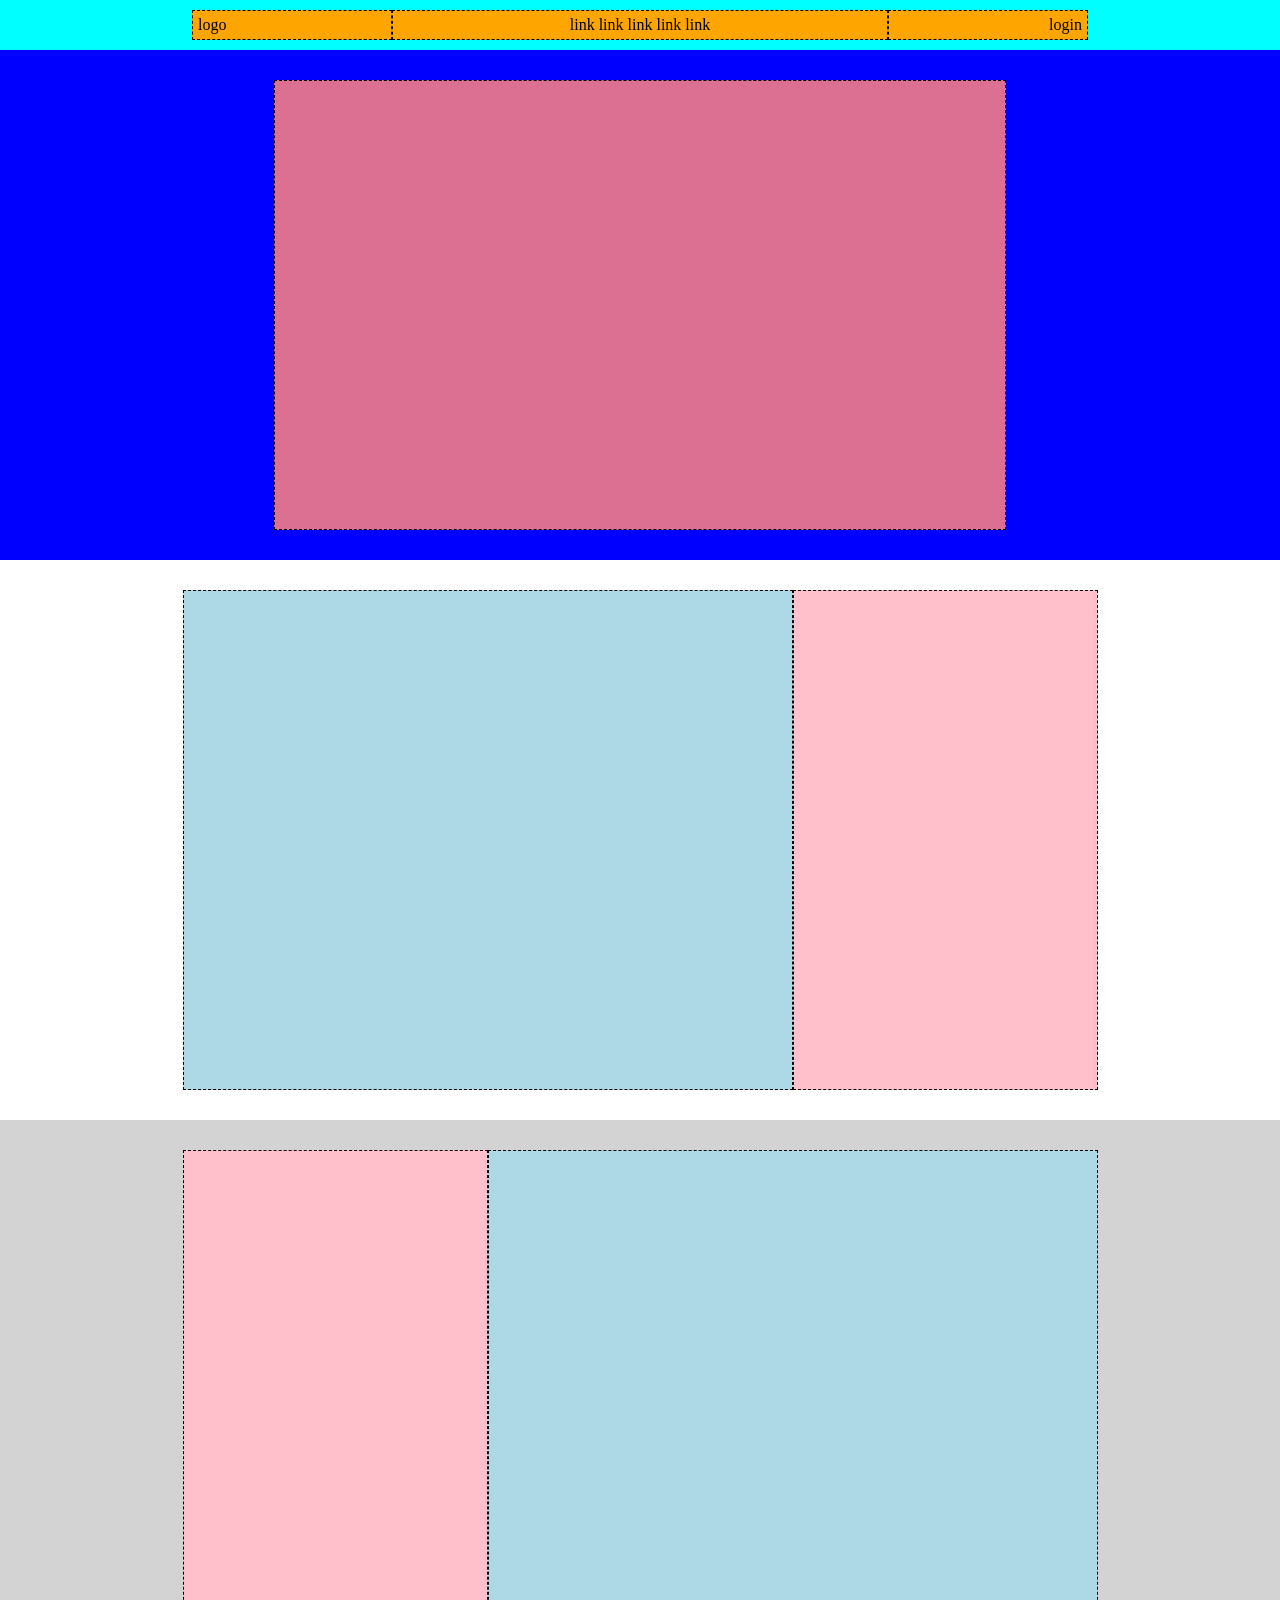
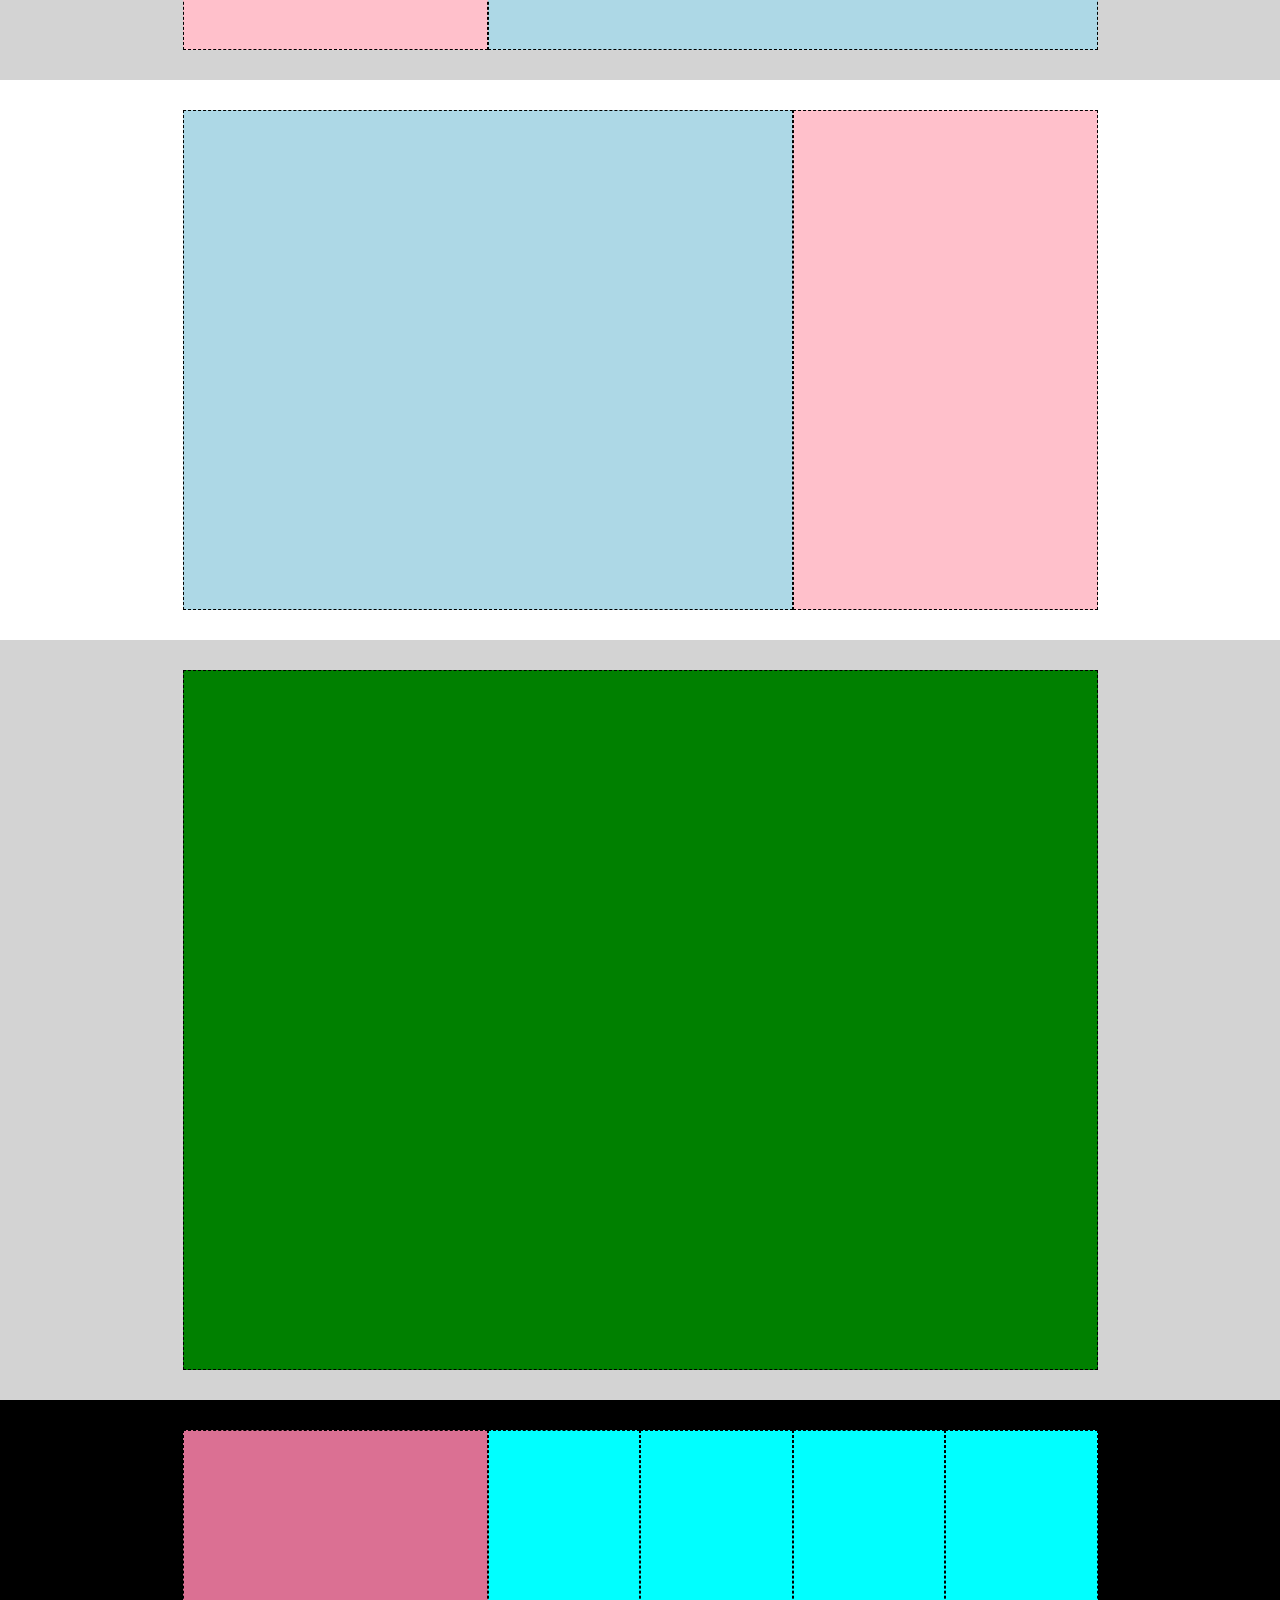
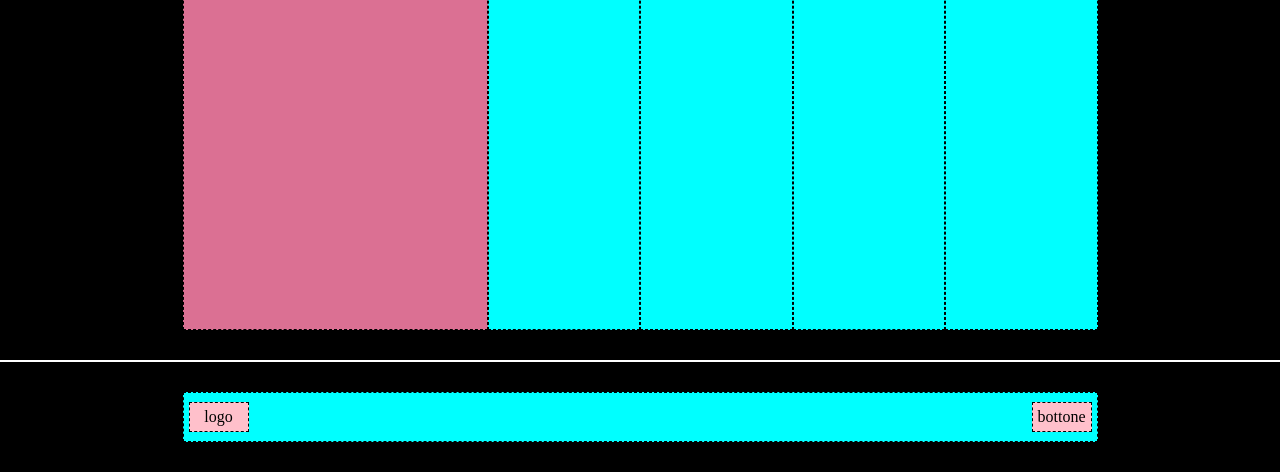
==== index.html @ 2a24ee7c "inizializzazione progetto" ====
<!DOCTYPE html>
<html lang="en">
<head>
    <meta charset="UTF-8">
    <meta http-equiv="X-UA-Compatible" content="IE=edge">
    <meta name="viewport" content="width=device-width, initial-scale=1.0">

    <link rel="stylesheet" href="css/style.css">
    <title>Discord</title>
</head>
<body>
    <!-- header della pagina -->
    <header>
        <nav class="top-header flex">
            <div class="logo">
                logo
            </div>
           
            <div class="list">
                <ul>
                    <li>
                        <a href="#">link</a>
                    </li>
                    
                    <li>
                        <a href="#">link</a>
                    </li>
                    
                    <li>
                        <a href="#">link</a>
                    </li>
                    
                    <li>
                        <a href="#">link</a>
                    </li>
                    
                    <li>
                        <a href="#">link</a>
                    </li>
                </ul>
            </div>
            
            <div class="button">
                login
            </div>
        </nav>
        
        <section class="lower-header flex">
            <div>

            </div>
        </section>
    </header>

    <!-- main della pagina  -->
    <main>
        <Section class="section-one flex">
                <div>

                </div>
                
                <div>

                </div>
        </Section>

        <Section class="section-two flex">
            <div>

            </div>
            
            <div>

            </div>
        </Section>

        <Section class="section-three flex">
            <div>

            </div>
            
            <div>

            </div>
        </Section>

        <Section class="section-four flex">
            <div>

            </div>
        </Section>
    </main>

    <!-- footer della pagina  -->
    <footer>
        <section class="top-footer flex">
            <div class="social">

            </div>

            <div>

            </div>
            
            <div>
                
            </div>
            
            <div>
                
            </div>
            
            <div>
                    
            </div>
        </section>

        <section class="lower-footer flex">
            <div class="end flex">
                <div class="logo">
                    logo
                </div>

                <div class="button">
                    bottone
                </div>
            </div>
        </section>
     </footer>
    
</body>
</html>
---- css/style.css ----
/* RESET */
*{
    margin: 0;
    padding: 0;
    box-sizing: border-box;
}

/* GENERAL */
.flex{
    display: flex;
    justify-content: center;
    align-items: center;
}
section{
    padding: 30px;
}
div{
    padding: 5px;
}

/* HEADER */
.top-header{
    max-width: 70%;
    margin: auto;
}
.list{
    text-align: center;
    flex-grow: 1;
}
ul > li{
    list-style: none;
    display: inline-block;
}
li > a{
    text-decoration: none;
    color: black;
}
.button{
    text-align: end;
}

/* MAIN */
.section-two div:last-child{
    order: -1
}
.section-two, .section-four{
    background-color: lightgray;
}

/* FOOTER  */
.end {
    justify-content: space-between;
}



















/* DEBUG */
div{
    border: 1px dashed black;
}
header{
    background-color: aqua;
}
.top-header{
    height: 50px;
}
.top-header div{
    background-color: orange;
    height: 30px;
    width: 200px;
}

.lower-header{
    background-color: blue;
}

.lower-header div{
    background-color: palevioletred;
    height: 450px;
    width: 60%;
}

/* .section-two, .section-four{
    background-color: gray; */
main section div{
    height: 500px;
    width: 50%;
    background-color: lightblue;
}
.section-four > div{
    background-color: green;
    height: 700px;
    width: 75%;
}
main section div:nth-child(2){
    width: 25%;
    background-color: pink;
}
.top-footer{
    border-bottom: 2px solid white;
}
footer{
    background-color: black;
}
.top-footer div{
    width: calc(75% / 6);
    height: 500px;
    background-color: aqua;
}
.top-footer .social{
    background-color: palevioletred;
    width: 25%;
}
.lower-footer .end{
    width: 75%;
    background-color: aqua;
    height: 50px;
}
.end div{
    height: 30px;
    width: 60px;
    background-color: pink;
    text-align: center;
}
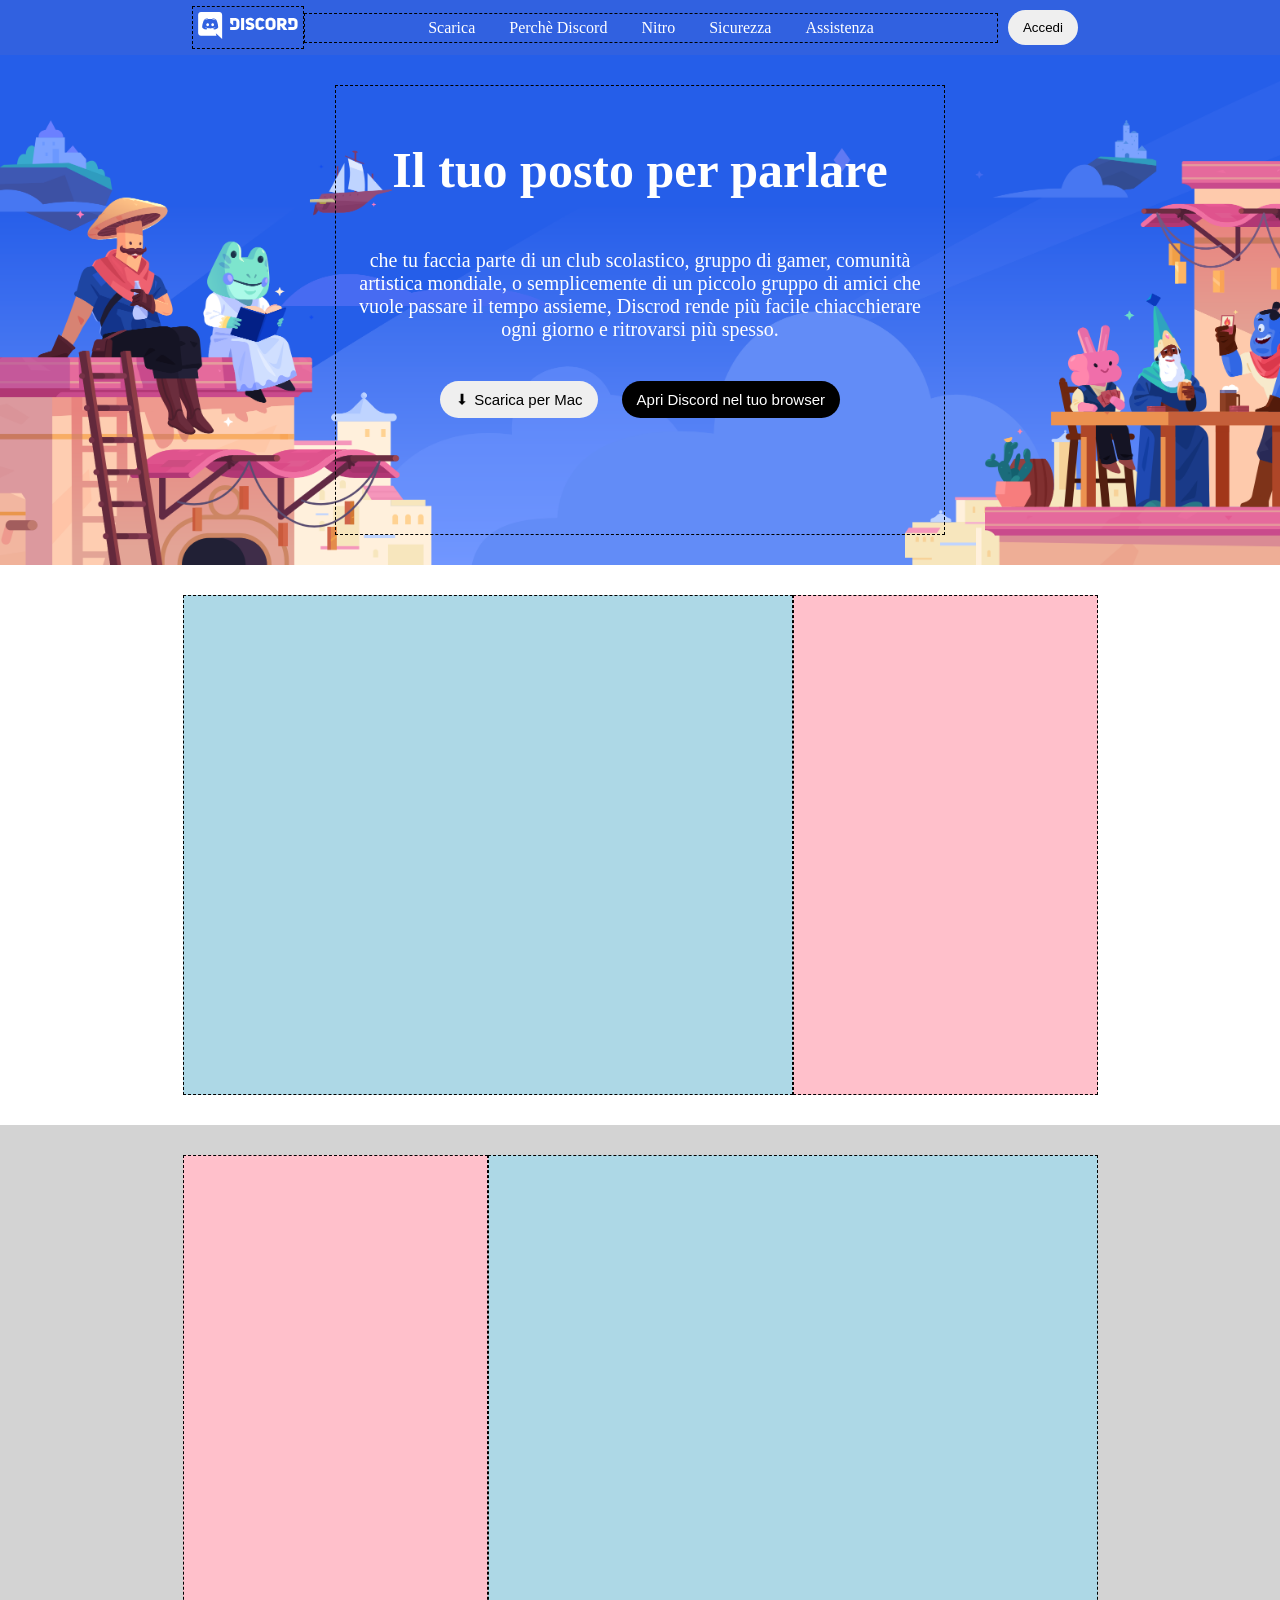
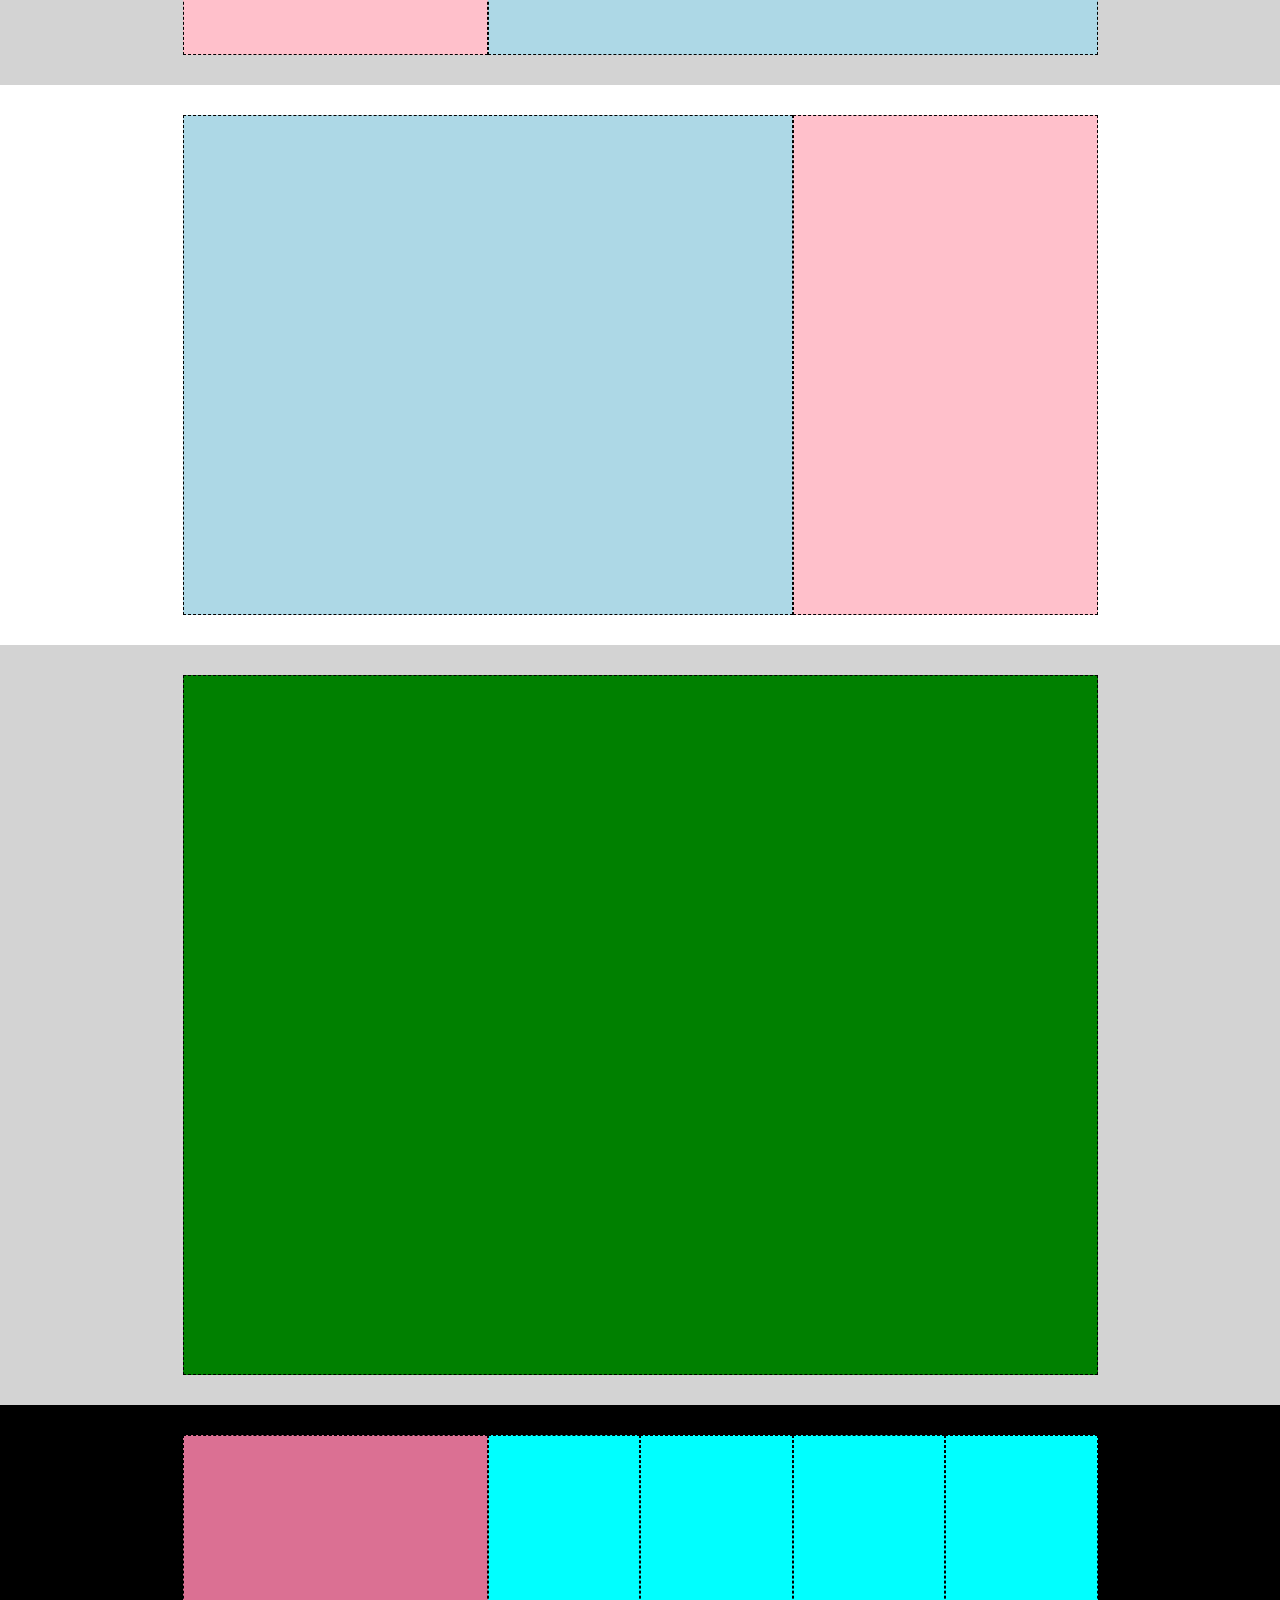
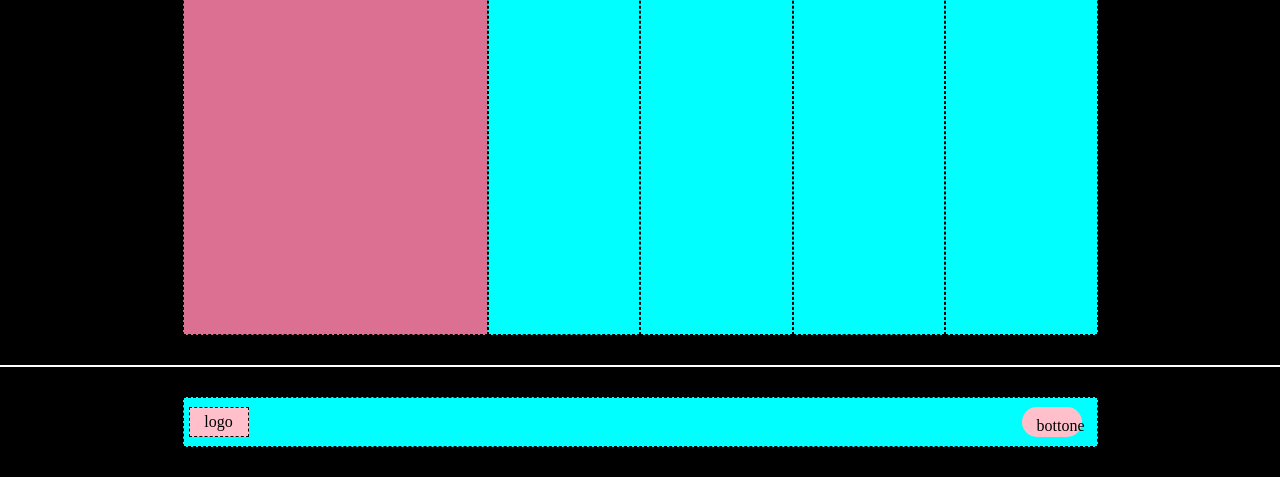
==== commit d991a074: "fine header" ====
--- a/index.html
+++ b/index.html
@@ -13,41 +13,44 @@
     <header>
         <nav class="top-header flex">
             <div class="logo">
-                logo
+                <img src="img/logo.svg" alt="Logo discord">
             </div>
            
             <div class="list">
                 <ul>
                     <li>
-                        <a href="#">link</a>
+                        <a href="#">Scarica</a>
                     </li>
                     
                     <li>
-                        <a href="#">link</a>
+                        <a href="#">Perchè Discord</a>
                     </li>
                     
                     <li>
-                        <a href="#">link</a>
+                        <a href="#">Nitro</a>
                     </li>
                     
                     <li>
-                        <a href="#">link</a>
+                        <a href="#">Sicurezza</a>
                     </li>
                     
                     <li>
-                        <a href="#">link</a>
+                        <a href="#">Assistenza</a>
                     </li>
                 </ul>
             </div>
             
-            <div class="button">
-                login
+            <div">
+                <button class="button">Accedi</button>
             </div>
         </nav>
         
         <section class="lower-header flex">
             <div>
-
+                <h1>Il tuo posto per parlare</h1>
+                <p>che tu faccia parte di un club scolastico, gruppo di gamer, comunità artistica mondiale, o semplicemente di un piccolo gruppo di amici che vuole passare il tempo assieme, Discrod rende più facile chiacchierare ogni giorno e ritrovarsi più spesso.</p>
+                <button class="button">&#129067; Scarica per Mac</button>
+                <button class="button">Apri Discord nel tuo browser</button>
             </div>
         </section>
     </header>
--- a/css/style.css
+++ b/css/style.css
@@ -17,11 +17,45 @@
 div{
     padding: 5px;
 }
+h1{
+    padding: 50px 0;
+    font-size: 50px;
+}
+p{
+    font-size: 20px;
+    padding-bottom: 30px ;
+}
+.button{
+    text-align: right;
+    padding: 10px 15px;
+    margin: 10px;
+    border-radius: 30px;
+    border: white;
+}
 
 /* HEADER */
+header{
+    color: white;
+    background-color: #3161e0;
+}
+.logo img{
+    width: 100px;
+}
 .top-header{
     max-width: 70%;
     margin: auto;
+}
+.lower-header{
+    background-image: url('../img/jumbo.png');
+    background-size: cover;
+    text-align: center;
+}
+.lower-header div .button{
+    font-size: 15px;
+}
+.lower-header div button:last-child{
+    background-color: black;
+    color: white;
 }
 .list{
     text-align: center;
@@ -30,13 +64,11 @@
 ul > li{
     list-style: none;
     display: inline-block;
+    margin: 0 15px;
 }
 li > a{
     text-decoration: none;
-    color: black;
-}
-.button{
-    text-align: end;
+    color: white;
 }
 
 /* MAIN */
@@ -74,26 +106,11 @@
 div{
     border: 1px dashed black;
 }
-header{
-    background-color: aqua;
-}
-.top-header{
-    height: 50px;
-}
-.top-header div{
-    background-color: orange;
-    height: 30px;
-    width: 200px;
-}
-
-.lower-header{
-    background-color: blue;
-}
 
 .lower-header div{
-    background-color: palevioletred;
+    /* background-color: palevioletred; */
     height: 450px;
-    width: 60%;
+    width: 50%;
 }
 
 /* .section-two, .section-four{
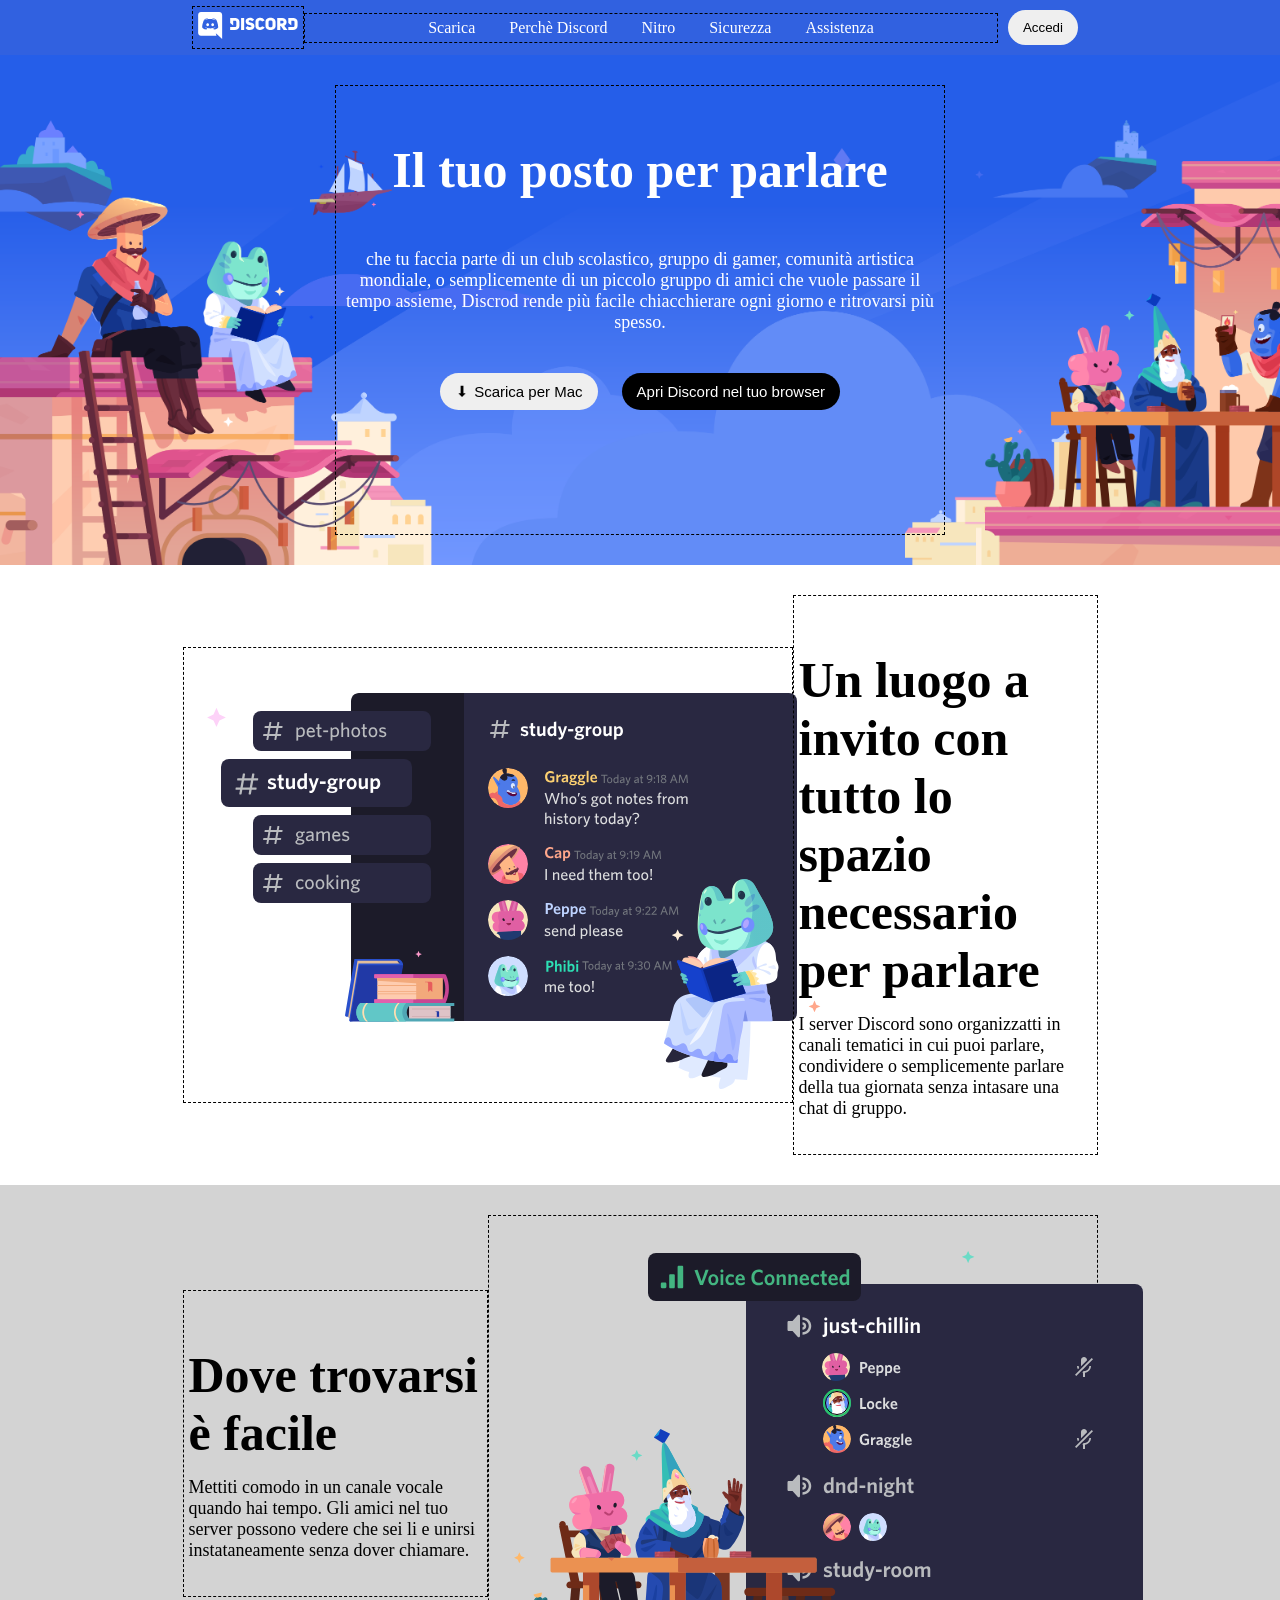
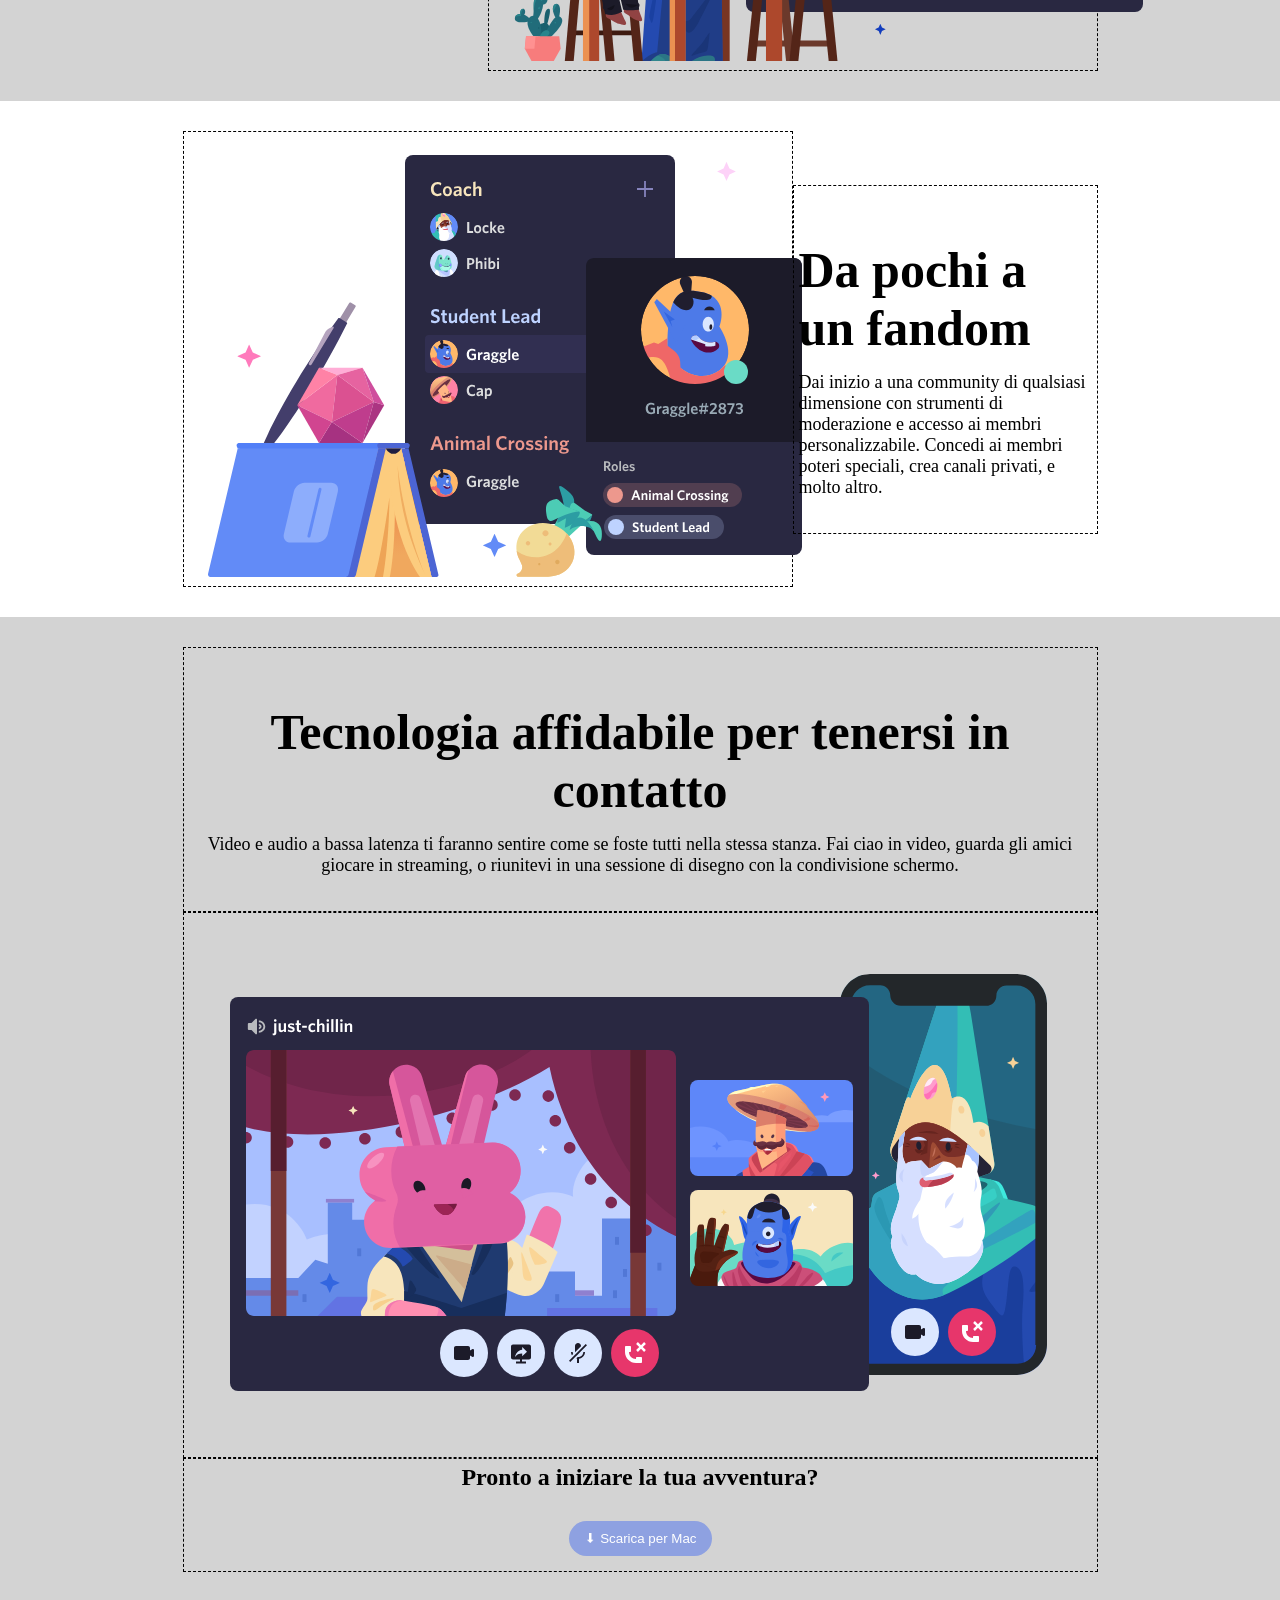
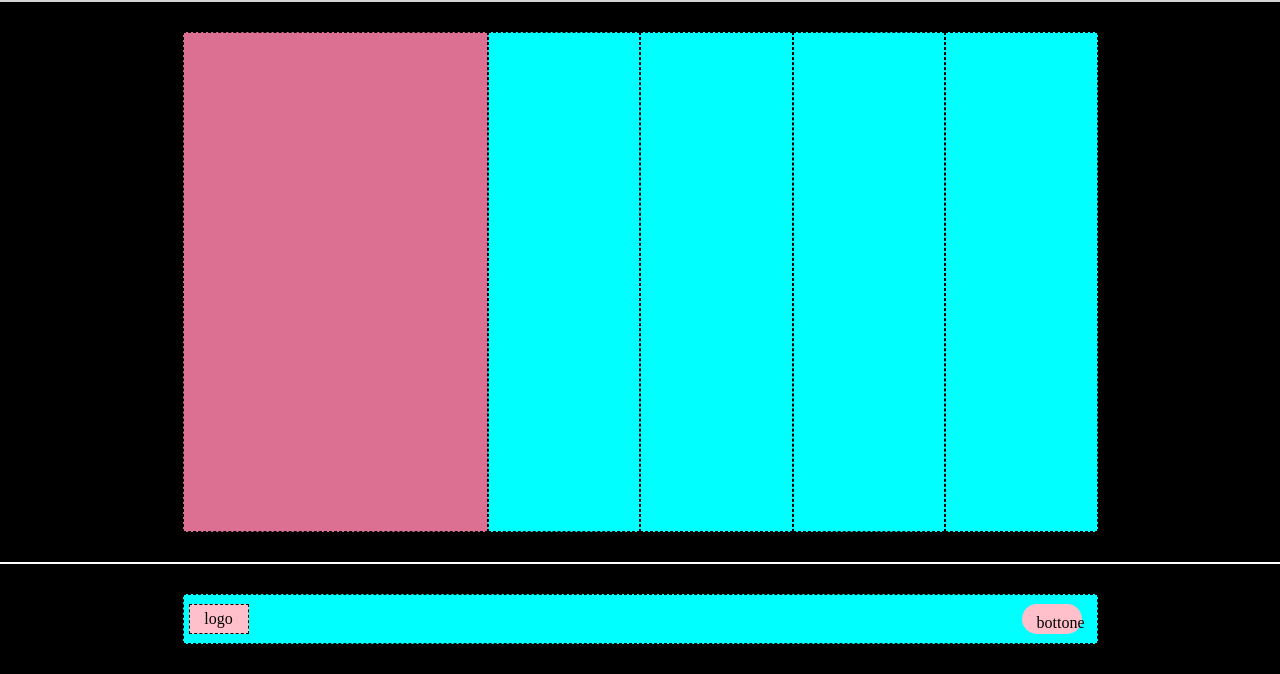
==== commit 46acc83a: "fine main" ====
--- a/index.html
+++ b/index.html
@@ -59,37 +59,48 @@
     <main>
         <Section class="section-one flex">
                 <div>
-
+                    <img src="img/item1.svg" alt="item 1">
                 </div>
                 
                 <div>
-
+                    <h1>Un luogo a invito con tutto lo spazio necessario per parlare</h1>
+                    <p>I server Discord sono organizzatti in canali tematici in cui puoi parlare, condividere o semplicemente parlare della tua giornata senza intasare una chat di gruppo.</p>
                 </div>
         </Section>
 
         <Section class="section-two flex">
             <div>
-
+                <img src="img/item2.svg" alt="item 2">
             </div>
             
             <div>
-
+                <h1>Dove trovarsi è facile</h1>
+                <p>Mettiti comodo in un canale vocale quando hai tempo. Gli amici nel tuo server possono vedere che sei li e unirsi instataneamente senza dover chiamare.</p>
             </div>
         </Section>
 
         <Section class="section-three flex">
             <div>
-
+                <img src="img/item3.svg" alt="item 3">
             </div>
             
             <div>
-
+                <h1>Da pochi a un fandom</h1>
+                <p>Dai inizio a una community di qualsiasi dimensione con strumenti di moderazione e accesso ai membri personalizzabile. Concedi ai membri poteri speciali, crea canali privati, e molto altro.</p>
             </div>
         </Section>
 
-        <Section class="section-four flex">
+        <Section class="section-four">
             <div>
-
+                <h1>Tecnologia affidabile per tenersi in contatto</h1>
+                <p>Video e audio a bassa latenza ti faranno sentire come se foste tutti nella stessa stanza. Fai ciao in video, guarda gli amici giocare in streaming, o riunitevi in una sessione di disegno con la condivisione schermo.</p>
+            </div>
+            <div>
+                <img src="img/item4-big.svg" alt="item 4">
+            </div>
+            <div>
+                <h2>Pronto a iniziare la tua avventura?</h2>
+                <button class="button">&#129067; Scarica per Mac</button>
             </div>
         </Section>
     </main>
--- a/css/style.css
+++ b/css/style.css
@@ -22,7 +22,7 @@
     font-size: 50px;
 }
 p{
-    font-size: 20px;
+    font-size: 18px;
     padding-bottom: 30px ;
 }
 .button{
@@ -32,6 +32,10 @@
     border-radius: 30px;
     border: white;
 }
+h2{
+    /* padding-bottom: 30px; */
+}
+
 
 /* HEADER */
 header{
@@ -49,6 +53,10 @@
     background-image: url('../img/jumbo.png');
     background-size: cover;
     text-align: center;
+}
+.lower-header > div{
+    min-height: 450px;
+    width: 50%;
 }
 .lower-header div .button{
     font-size: 15px;
@@ -72,11 +80,33 @@
 }
 
 /* MAIN */
+main section h1{
+    padding-bottom: 15px;
+}
 .section-two div:last-child{
     order: -1
 }
 .section-two, .section-four{
     background-color: lightgray;
+}
+main section div{
+    width: 50%;
+}
+main section div:nth-child(2){
+    width: 25%;
+}
+.section-four > div{
+    text-align: center;
+    margin: 0 auto;
+    width: 75%;
+}
+.section-four div:nth-child(2){
+    width: 75%;
+}
+.section-four div .button{
+    background-color: #8ea1e1;
+    color: white;
+    margin-top: 30px;
 }
 
 /* FOOTER  */
@@ -107,28 +137,7 @@
     border: 1px dashed black;
 }
 
-.lower-header div{
-    /* background-color: palevioletred; */
-    height: 450px;
-    width: 50%;
-}
 
-/* .section-two, .section-four{
-    background-color: gray; */
-main section div{
-    height: 500px;
-    width: 50%;
-    background-color: lightblue;
-}
-.section-four > div{
-    background-color: green;
-    height: 700px;
-    width: 75%;
-}
-main section div:nth-child(2){
-    width: 25%;
-    background-color: pink;
-}
 .top-footer{
     border-bottom: 2px solid white;
 }
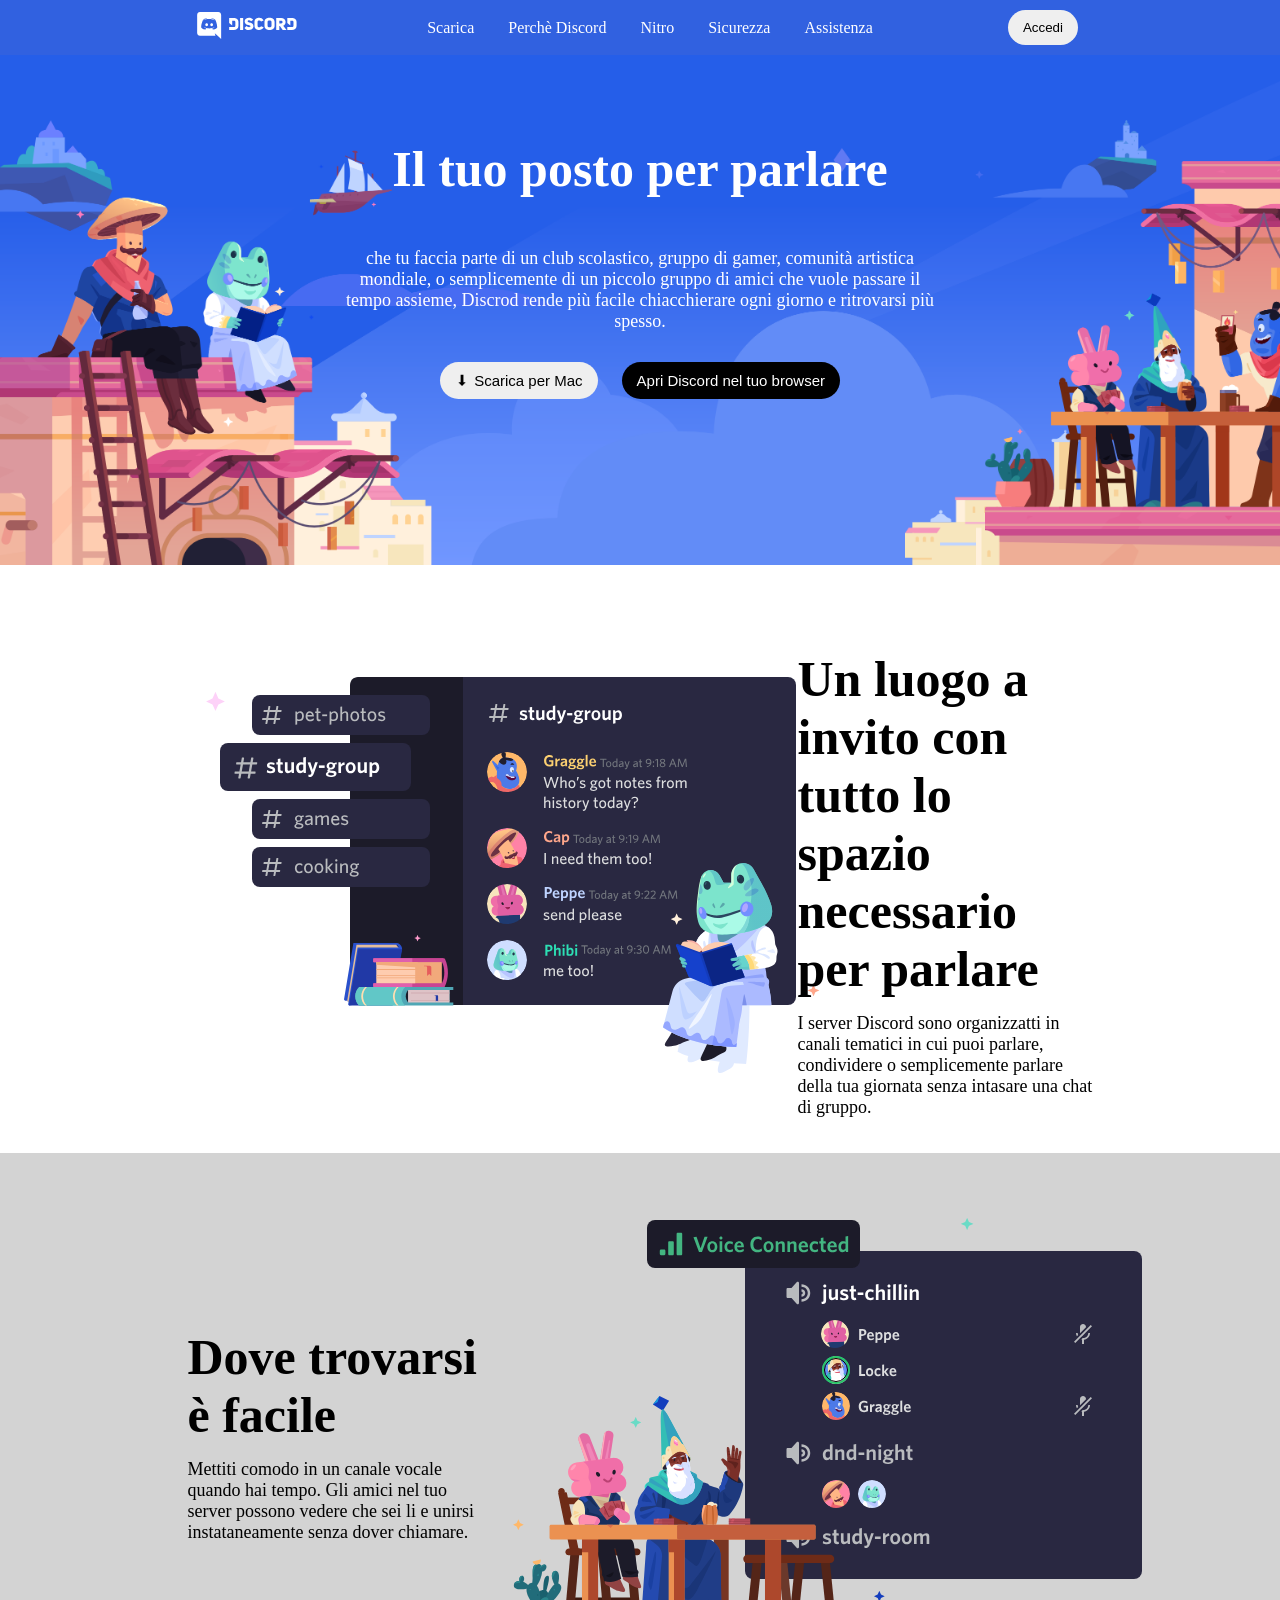
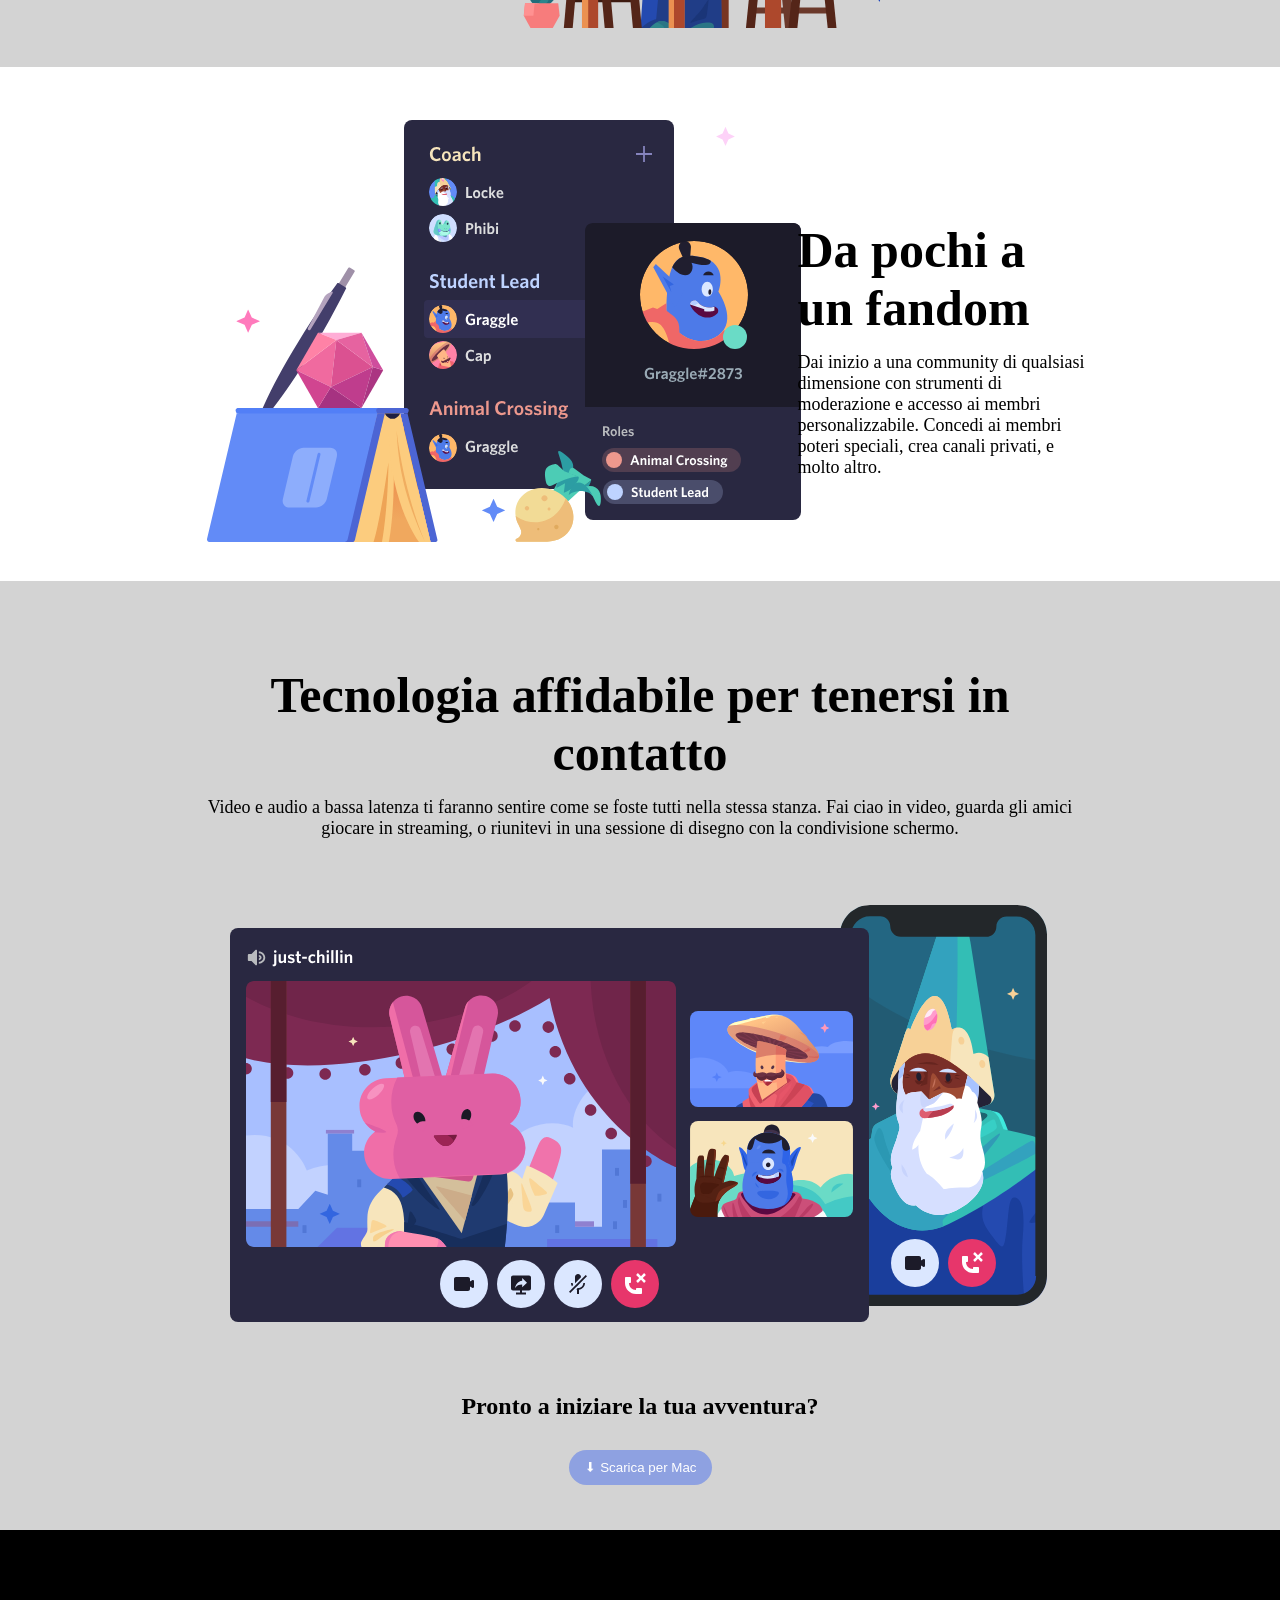
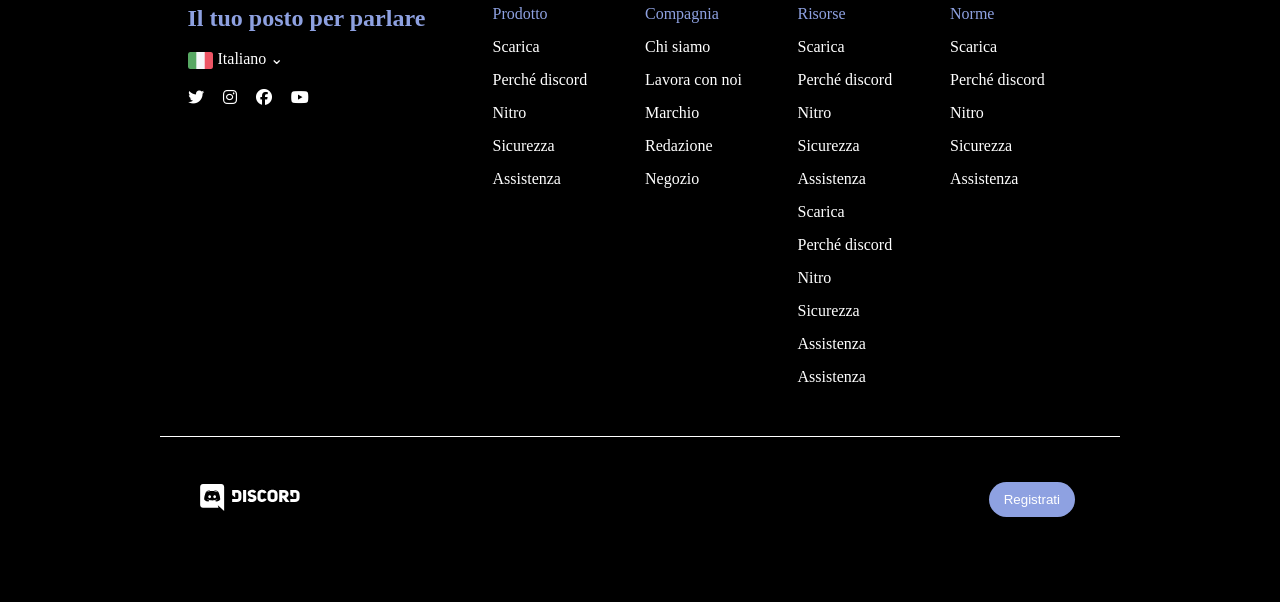
==== commit f9e14b0b: "fine footer" ====
--- a/index.html
+++ b/index.html
@@ -6,6 +6,7 @@
     <meta name="viewport" content="width=device-width, initial-scale=1.0">
 
     <link rel="stylesheet" href="css/style.css">
+    <link rel="stylesheet" href="https://cdnjs.cloudflare.com/ajax/libs/font-awesome/6.2.0/css/all.min.css" integrity="sha512-xh6O/CkQoPOWDdYTDqeRdPCVd1SpvCA9XXcUnZS2FmJNp1coAFzvtCN9BmamE+4aHK8yyUHUSCcJHgXloTyT2A==" crossorigin="anonymous" referrerpolicy="no-referrer" />
     <title>Discord</title>
 </head>
 <body>
@@ -48,7 +49,9 @@
         <section class="lower-header flex">
             <div>
                 <h1>Il tuo posto per parlare</h1>
+                
                 <p>che tu faccia parte di un club scolastico, gruppo di gamer, comunità artistica mondiale, o semplicemente di un piccolo gruppo di amici che vuole passare il tempo assieme, Discrod rende più facile chiacchierare ogni giorno e ritrovarsi più spesso.</p>
+                
                 <button class="button">&#129067; Scarica per Mac</button>
                 <button class="button">Apri Discord nel tuo browser</button>
             </div>
@@ -64,6 +67,7 @@
                 
                 <div>
                     <h1>Un luogo a invito con tutto lo spazio necessario per parlare</h1>
+                   
                     <p>I server Discord sono organizzatti in canali tematici in cui puoi parlare, condividere o semplicemente parlare della tua giornata senza intasare una chat di gruppo.</p>
                 </div>
         </Section>
@@ -75,6 +79,7 @@
             
             <div>
                 <h1>Dove trovarsi è facile</h1>
+                
                 <p>Mettiti comodo in un canale vocale quando hai tempo. Gli amici nel tuo server possono vedere che sei li e unirsi instataneamente senza dover chiamare.</p>
             </div>
         </Section>
@@ -86,6 +91,7 @@
             
             <div>
                 <h1>Da pochi a un fandom</h1>
+                
                 <p>Dai inizio a una community di qualsiasi dimensione con strumenti di moderazione e accesso ai membri personalizzabile. Concedi ai membri poteri speciali, crea canali privati, e molto altro.</p>
             </div>
         </Section>
@@ -93,6 +99,7 @@
         <Section class="section-four">
             <div>
                 <h1>Tecnologia affidabile per tenersi in contatto</h1>
+                
                 <p>Video e audio a bassa latenza ti faranno sentire come se foste tutti nella stessa stanza. Fai ciao in video, guarda gli amici giocare in streaming, o riunitevi in una sessione di disegno con la condivisione schermo.</p>
             </div>
             <div>
@@ -109,34 +116,162 @@
     <footer>
         <section class="top-footer flex">
             <div class="social">
-
-            </div>
-
-            <div>
-
-            </div>
-            
-            <div>
-                
-            </div>
-            
-            <div>
-                
-            </div>
-            
-            <div>
-                    
+                <h2>Il tuo posto per parlare</h2>
+                <span><img src="img/ita.png" alt="ita">Italiano 	
+                    &#8964;</span>
+                
+                <br>
+                
+                <i class="fa-brands fa-twitter"></i>
+                <i class="fa-brands fa-instagram"></i>
+                <i class="fa-brands fa-facebook"></i>
+                <i class="fa-brands fa-youtube"></i>
+            </div>
+
+            <div>
+                <ul class="column one">
+                    <li class="info">
+                        <a href="#">Prodotto</a>
+                    </li>
+                   
+                    <li>
+                        <a href="#">Scarica</a>
+                    </li>
+                   
+                    <li>
+                        <a href="#">Perché discord</a>
+                    </li>
+                    
+                    <li>
+                        <a href="#">Nitro</a>
+                    </li>
+                    
+                    <li>
+                        <a href="#">Sicurezza</a>
+                    </li>
+                    
+                    <li>
+                        <a href="#">Assistenza</a>
+                    </li>
+                </ul>
+            </div>
+
+            <div>
+                <ul class="column two">
+                    <li class="info">
+                        <a href="#">Compagnia</a>
+                    </li>
+                    <li>
+                        <a href="#">Chi siamo</a>
+                    </li>
+                   
+                    <li>
+                        <a href="#">Lavora con noi</a>
+                    </li>
+                   
+                    <li>
+                        <a href="#">Marchio</a>
+                    </li>
+                    
+                    <li>
+                        <a href="#">Redazione</a>
+                    </li>
+                    
+                    <li>
+                        <a href="#">Negozio</a>
+                    </li>
+                </ul>
+            </div>
+
+            <div>
+                <ul class="column three">
+                    <li class="info">
+                        <a href="#">Risorse</a>
+                    </li>
+                   
+                    <li>
+                        <a href="#">Scarica</a>
+                    </li>
+                   
+                    <li>
+                        <a href="#">Perché discord</a>
+                    </li>
+                    
+                    <li>
+                        <a href="#">Nitro</a>
+                    </li>
+                    
+                    <li>
+                        <a href="#">Sicurezza</a>
+                    </li>
+                    
+                    <li>
+                        <a href="#">Assistenza</a>
+                    </li>
+                   
+                    <li>
+                        <a href="#">Scarica</a>
+                    </li>
+                   
+                    <li>
+                        <a href="#">Perché discord</a>
+                    </li>
+                    
+                    <li>
+                        <a href="#">Nitro</a>
+                    </li>
+                    
+                    <li>
+                        <a href="#">Sicurezza</a>
+                    </li>
+                    
+                    <li>
+                        <a href="#">Assistenza</a>
+                    </li>
+
+                    <li>
+                        <a href="#">Assistenza</a>
+                    </li>
+                </ul>
+            </div>
+
+            <div>
+                <ul class="column four">
+                    <li class="info">
+                        <a href="#">Norme</a>
+                    </li>
+                   
+                    <li>
+                        <a href="#">Scarica</a>
+                    </li>
+                   
+                    <li>
+                        <a href="#">Perché discord</a>
+                    </li>
+                    
+                    <li>
+                        <a href="#">Nitro</a>
+                    </li>
+                    
+                    <li>
+                        <a href="#">Sicurezza</a>
+                    </li>
+                    
+                    <li>
+                        <a href="#">Assistenza</a>
+                    </li>
+                </ul>
             </div>
         </section>
 
         <section class="lower-footer flex">
             <div class="end flex">
                 <div class="logo">
-                    logo
-                </div>
-
-                <div class="button">
-                    bottone
+                    <img src="img/logo.svg" alt="">
+                </div>
+
+                <div">
+                    <button class="button">Registrati</button>
                 </div>
             </div>
         </section>
--- a/css/style.css
+++ b/css/style.css
@@ -23,7 +23,6 @@
 }
 p{
     font-size: 18px;
-    padding-bottom: 30px ;
 }
 .button{
     text-align: right;
@@ -32,9 +31,13 @@
     border-radius: 30px;
     border: white;
 }
-h2{
-    /* padding-bottom: 30px; */
+li{
+    list-style: none;
 }
+a{
+    text-decoration: none;
+}
+
 
 
 /* HEADER */
@@ -60,6 +63,7 @@
 }
 .lower-header div .button{
     font-size: 15px;
+    margin-top: 30px;
 }
 .lower-header div button:last-child{
     background-color: black;
@@ -69,8 +73,7 @@
     text-align: center;
     flex-grow: 1;
 }
-ul > li{
-    list-style: none;
+.list ul li{
     display: inline-block;
     margin: 0 15px;
 }
@@ -110,63 +113,44 @@
 }
 
 /* FOOTER  */
+footer{
+    background-color: black;
+    padding: 40px 0;
+    color: white;
+}
+.top-footer{
+    align-items: flex-start;
+}
+.top-footer div:not(.social){
+    width: calc(75% / 6);
+}
+.social img{
+    width: 25px;
+    margin: 20px 5px 20px 0;
+    vertical-align: middle;
+}
+.social{
+    width: 25%;
+}
+.social i{
+    margin-right: 15px;
+}
+.column li{
+    margin-bottom: 15px;
+}
+.info a, footer h2{
+    color: #8ea1e1
+}
+.lower-footer{
+    border-top: 1px solid white;
+    width: 75%;
+    margin: 0 auto;
+}
 .end {
     justify-content: space-between;
+    width: 100%;
 }
-
-
-
-
-
-
-
-
-
-
-
-
-
-
-
-
-
-
-
-/* DEBUG */
-div{
-    border: 1px dashed black;
-}
-
-
-.top-footer{
-    border-bottom: 2px solid white;
-}
-footer{
-    background-color: black;
-}
-.top-footer div{
-    width: calc(75% / 6);
-    height: 500px;
-    background-color: aqua;
-}
-.top-footer .social{
-    background-color: palevioletred;
-    width: 25%;
-}
-.lower-footer .end{
-    width: 75%;
-    background-color: aqua;
-    height: 50px;
-}
-.end div{
-    height: 30px;
-    width: 60px;
-    background-color: pink;
-    text-align: center;
-}
-
-
-
-
-
-
+.end .button{
+    background-color: #8ea1e1;
+    color: white;
+}
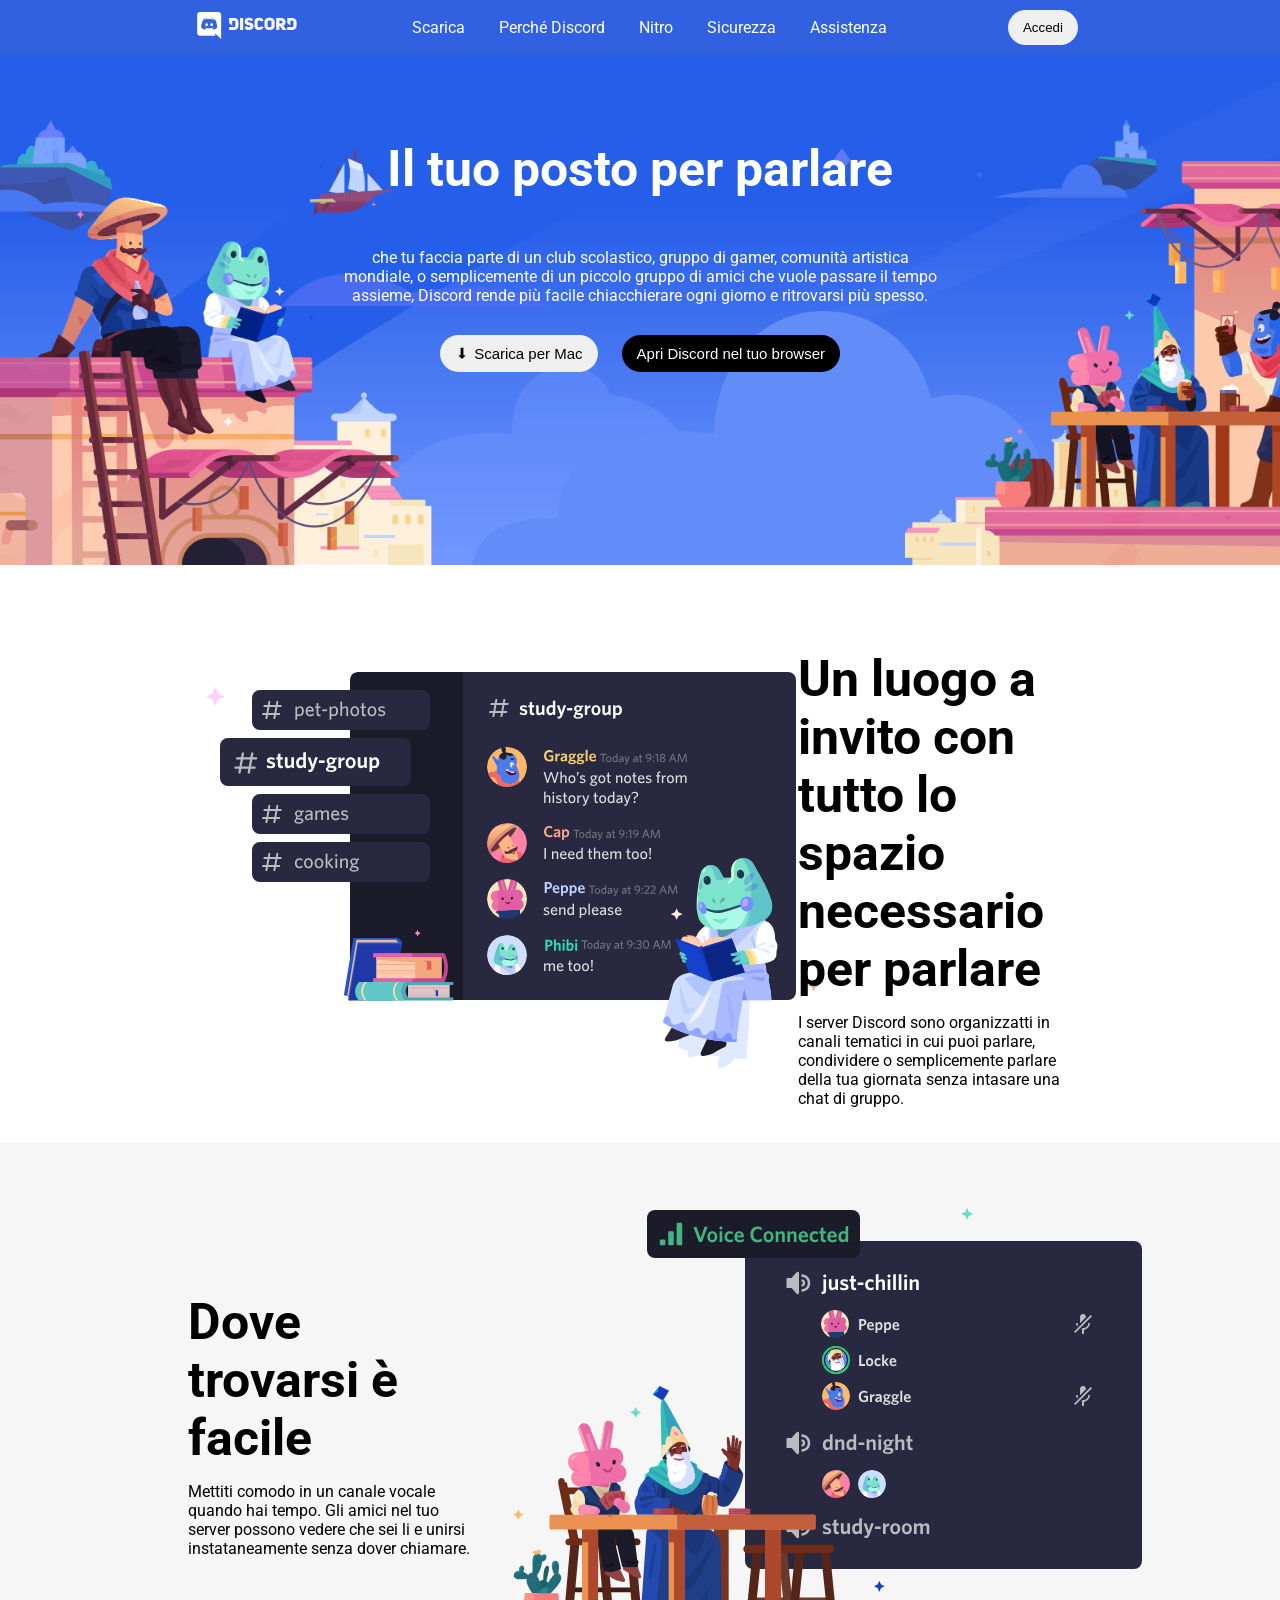
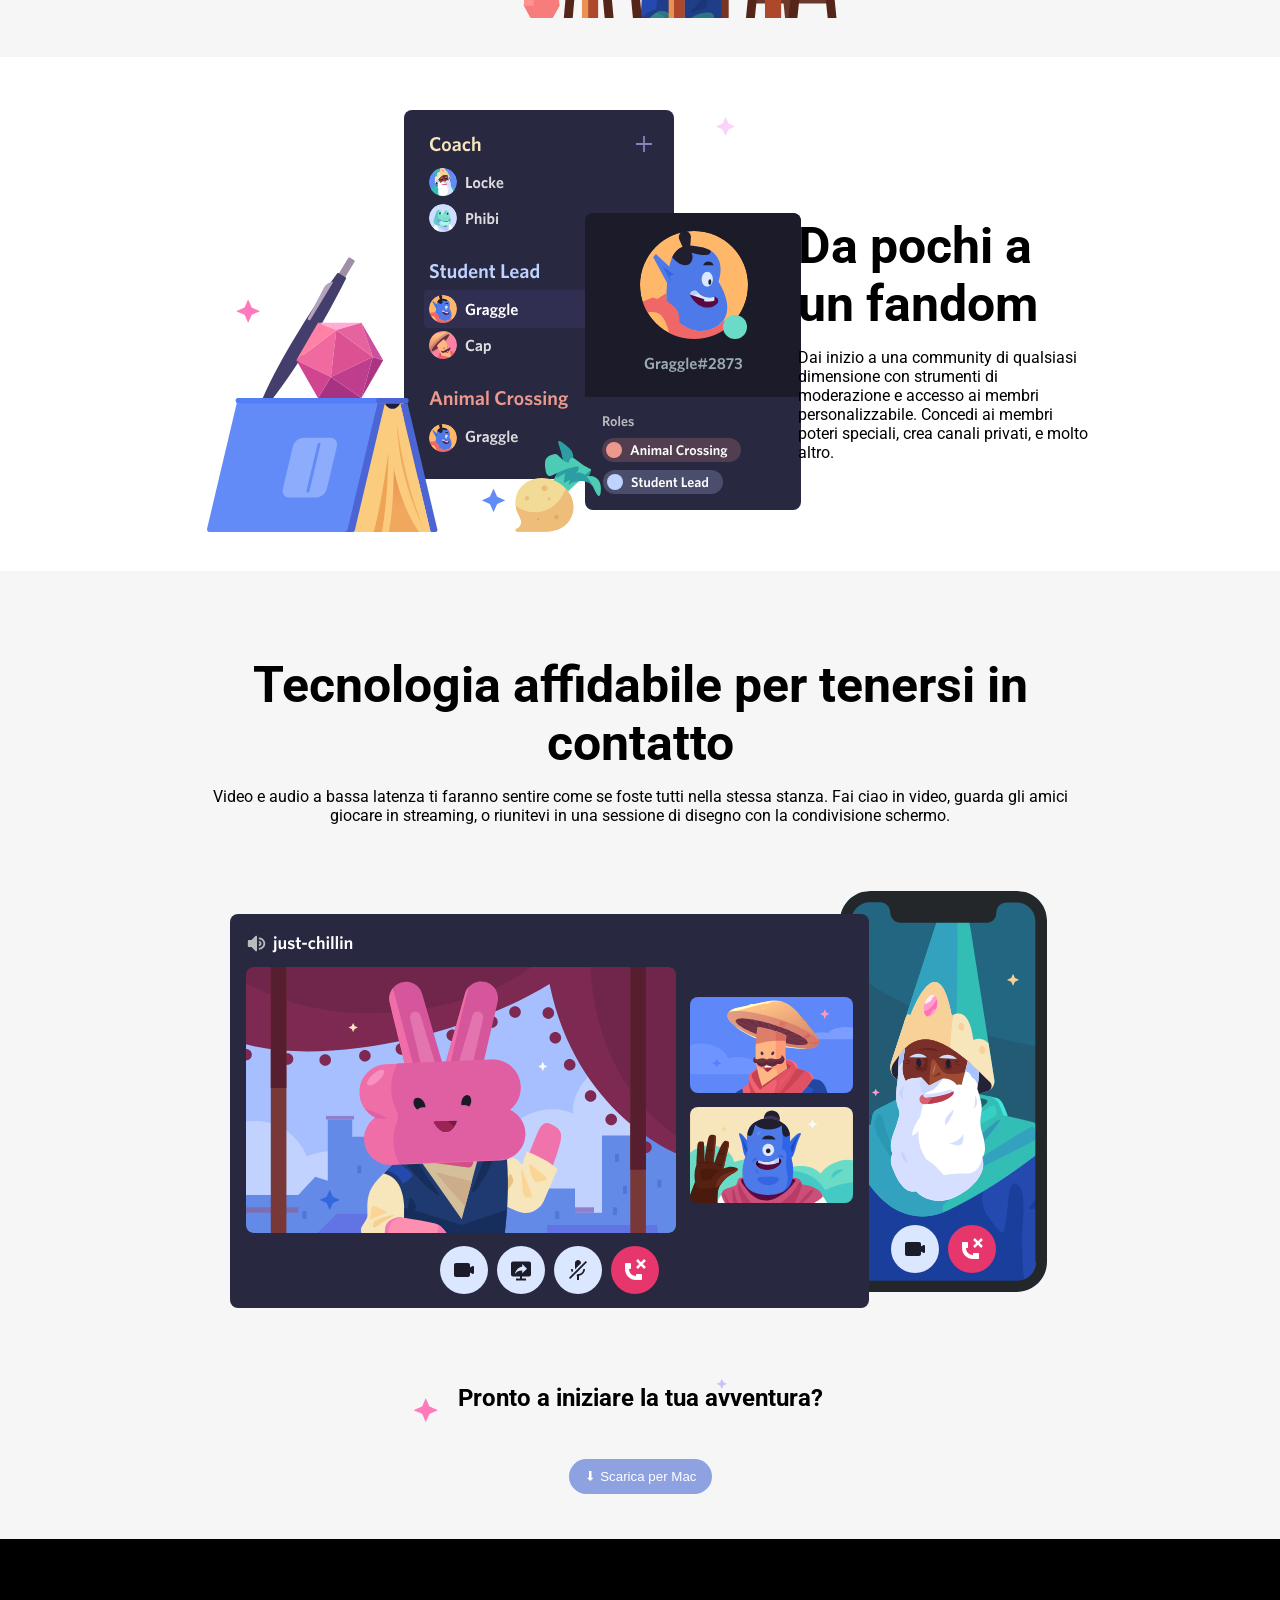
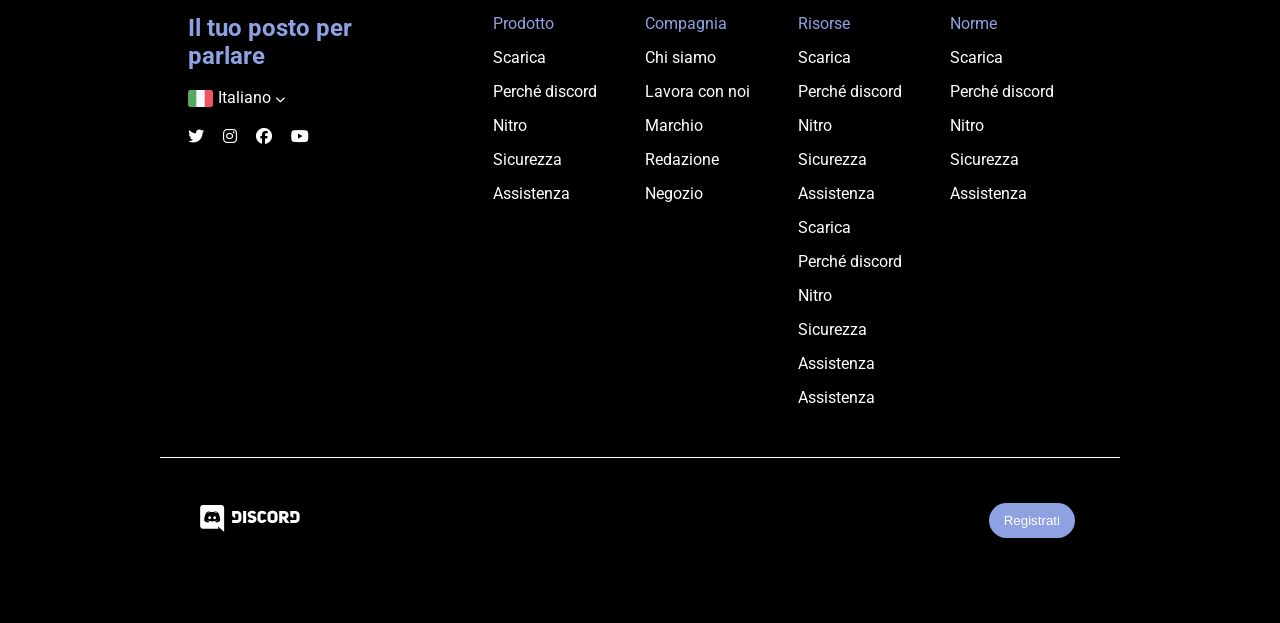
==== commit 1a13a095: "fine progetto" ====
--- a/index.html
+++ b/index.html
@@ -6,7 +6,13 @@
     <meta name="viewport" content="width=device-width, initial-scale=1.0">
 
     <link rel="stylesheet" href="css/style.css">
+    
     <link rel="stylesheet" href="https://cdnjs.cloudflare.com/ajax/libs/font-awesome/6.2.0/css/all.min.css" integrity="sha512-xh6O/CkQoPOWDdYTDqeRdPCVd1SpvCA9XXcUnZS2FmJNp1coAFzvtCN9BmamE+4aHK8yyUHUSCcJHgXloTyT2A==" crossorigin="anonymous" referrerpolicy="no-referrer" />
+    
+    <link rel="preconnect" href="https://fonts.googleapis.com">
+    <link rel="preconnect" href="https://fonts.gstatic.com" crossorigin>
+    <link href="https://fonts.googleapis.com/css2?family=Roboto:wght@300;500&display=swap" rel="stylesheet">
+    
     <title>Discord</title>
 </head>
 <body>
@@ -24,7 +30,7 @@
                     </li>
                     
                     <li>
-                        <a href="#">Perchè Discord</a>
+                        <a href="#">Perché Discord</a>
                     </li>
                     
                     <li>
@@ -50,7 +56,7 @@
             <div>
                 <h1>Il tuo posto per parlare</h1>
                 
-                <p>che tu faccia parte di un club scolastico, gruppo di gamer, comunità artistica mondiale, o semplicemente di un piccolo gruppo di amici che vuole passare il tempo assieme, Discrod rende più facile chiacchierare ogni giorno e ritrovarsi più spesso.</p>
+                <p>che tu faccia parte di un club scolastico, gruppo di gamer, comunità artistica mondiale, o semplicemente di un piccolo gruppo di amici che vuole passare il tempo assieme, Discord rende più facile chiacchierare ogni giorno e ritrovarsi più spesso.</p>
                 
                 <button class="button">&#129067; Scarica per Mac</button>
                 <button class="button">Apri Discord nel tuo browser</button>
@@ -102,11 +108,16 @@
                 
                 <p>Video e audio a bassa latenza ti faranno sentire come se foste tutti nella stessa stanza. Fai ciao in video, guarda gli amici giocare in streaming, o riunitevi in una sessione di disegno con la condivisione schermo.</p>
             </div>
+            
             <div>
                 <img src="img/item4-big.svg" alt="item 4">
             </div>
-            <div>
-                <h2>Pronto a iniziare la tua avventura?</h2>
+           
+            <div>
+                <div id="stars">
+                    <h2>Pronto a iniziare la tua avventura?</h2>
+                </div>
+                
                 <button class="button">&#129067; Scarica per Mac</button>
             </div>
         </Section>
@@ -116,9 +127,12 @@
     <footer>
         <section class="top-footer flex">
             <div class="social">
-                <h2>Il tuo posto per parlare</h2>
-                <span><img src="img/ita.png" alt="ita">Italiano 	
-                    &#8964;</span>
+                <h2>Il tuo posto per </br> parlare</h2>
+                
+                <span>
+                    <img src="img/ita.png" alt="ita">Italiano
+                    <i class="fa-solid fa-chevron-down"></i>
+                </span>
                 
                 <br>
                 
--- a/css/style.css
+++ b/css/style.css
@@ -6,6 +6,9 @@
 }
 
 /* GENERAL */
+body{
+    font-family: 'Roboto', sans-serif;
+}
 .flex{
     display: flex;
     justify-content: center;
@@ -20,9 +23,6 @@
 h1{
     padding: 50px 0;
     font-size: 50px;
-}
-p{
-    font-size: 18px;
 }
 .button{
     text-align: right;
@@ -90,7 +90,7 @@
     order: -1
 }
 .section-two, .section-four{
-    background-color: lightgray;
+    background-color: #f6f6f6;
 }
 main section div{
     width: 50%;
@@ -105,6 +105,12 @@
 }
 .section-four div:nth-child(2){
     width: 75%;
+}
+#stars{
+    background-image: url('../img/stars.svg');
+    margin: 0 auto;
+    background-size: cover;
+    height: 50px;
 }
 .section-four div .button{
     background-color: #8ea1e1;
@@ -135,6 +141,9 @@
 .social i{
     margin-right: 15px;
 }
+.social span i{
+    font-size: 10px;
+}
 .column li{
     margin-bottom: 15px;
 }
